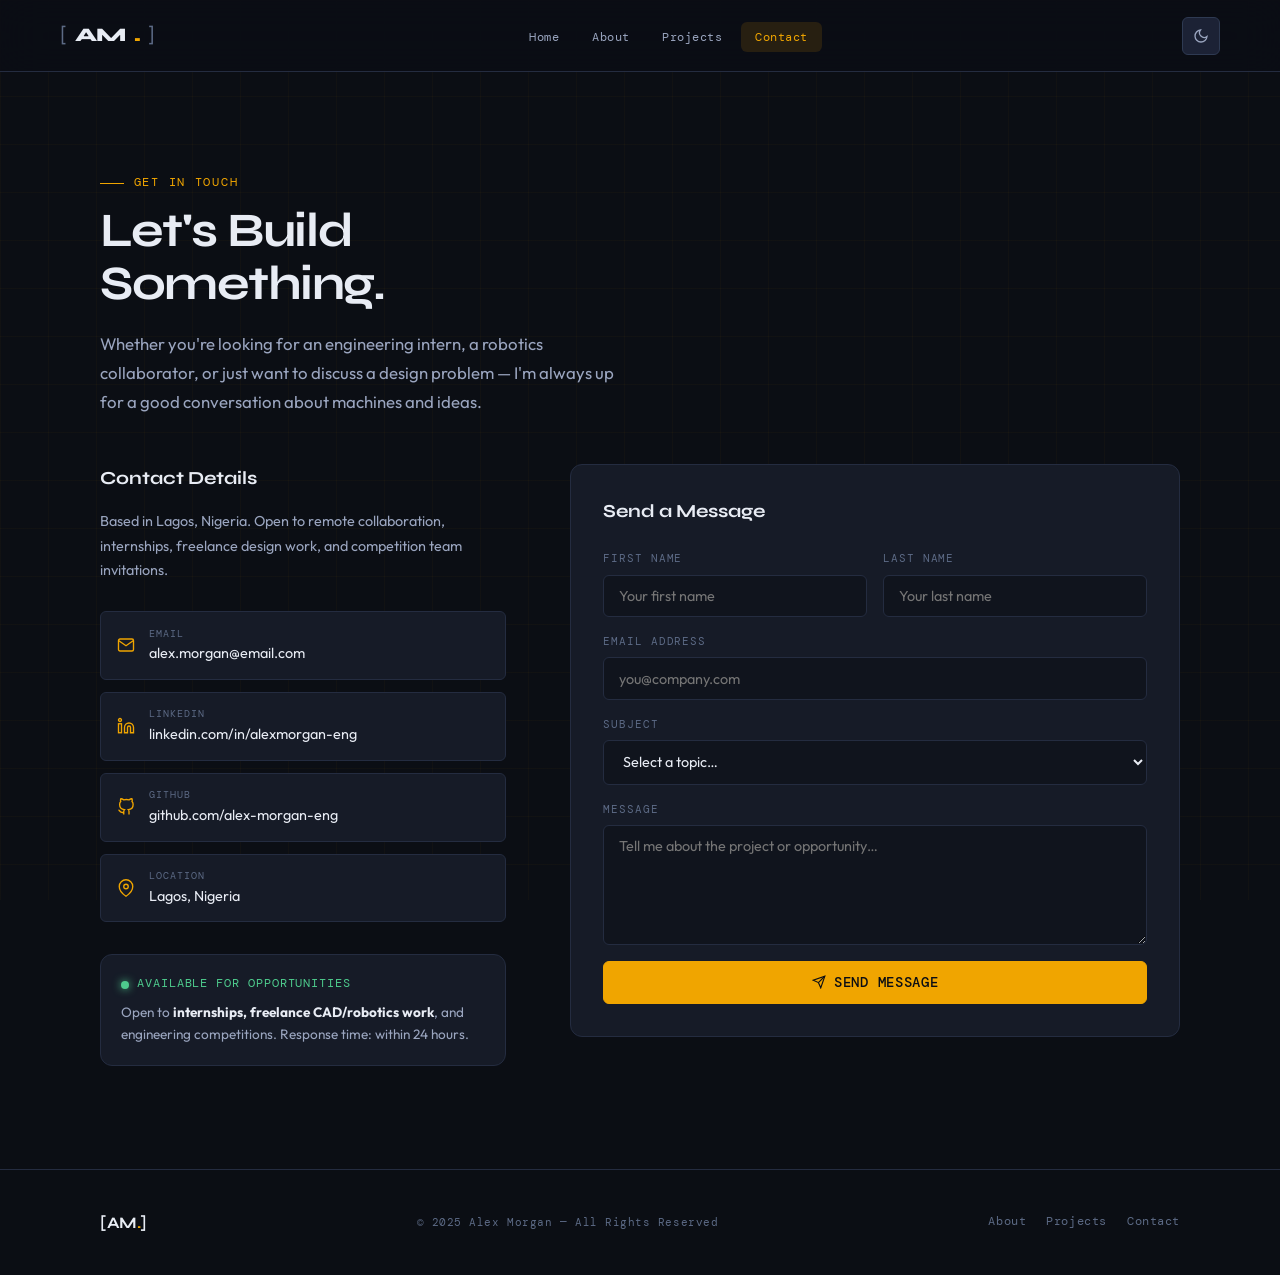
==== contact.html @ afb40c40 "Initial Portfolio Upload" ====
<!DOCTYPE html>
<html lang="en">
<head>
  <meta charset="UTF-8" />
  <meta name="viewport" content="width=device-width, initial-scale=1.0" />
  <title>Contact — Alex Morgan</title>
  <link rel="stylesheet" href="style.css" />
  <link rel="preconnect" href="https://fonts.googleapis.com" />
  <link rel="preconnect" href="https://fonts.gstatic.com" crossorigin />
</head>
<body>

  <div id="scroll-bar"></div>

  <nav>
    <div class="nav-inner">
      <a href="index.html" class="nav-logo">
        <span class="bracket">[</span>AM<span>.</span><span class="bracket">]</span>
      </a>
      <ul class="nav-links">
        <li><a href="index.html">Home</a></li>
        <li><a href="about.html">About</a></li>
        <li><a href="projects.html">Projects</a></li>
        <li><a href="contact.html">Contact</a></li>
      </ul>
      <div class="nav-actions">
        <button class="theme-toggle" aria-label="Toggle theme">
          <svg width="16" height="16" viewBox="0 0 24 24" fill="none" stroke="currentColor" stroke-width="2"><path d="M21 12.79A9 9 0 1 1 11.21 3 7 7 0 0 0 21 12.79z"/></svg>
        </button>
        <button class="hamburger" aria-label="Open menu">
          <span></span><span></span><span></span>
        </button>
      </div>
    </div>
  </nav>

  <div class="mobile-menu">
    <a href="index.html">Home</a>
    <a href="about.html">About</a>
    <a href="projects.html">Projects</a>
    <a href="contact.html">Contact</a>
  </div>

  <main>
    <section>
      <div class="container">

        <div style="max-width:640px; margin-bottom:3rem;">
          <div class="section-label fade-in">Get In Touch</div>
          <h1 class="section-title fade-in">Let's Build<br>Something.</h1>
          <p class="section-sub fade-in">
            Whether you're looking for an engineering intern, a robotics collaborator, or 
            just want to discuss a design problem — I'm always up for a good conversation 
            about machines and ideas.
          </p>
        </div>

        <div class="contact-grid">

          <!-- LEFT: contact info -->
          <div class="fade-in">
            <h2 style="font-family:var(--font-display);font-size:1.15rem;font-weight:700;margin-bottom:1rem;">Contact Details</h2>
            <p style="font-size:0.9rem;color:var(--text-2);line-height:1.7;margin-bottom:1.75rem;">
              Based in Lagos, Nigeria. Open to remote collaboration, internships, 
              freelance design work, and competition team invitations.
            </p>

            <div class="contact-links">
              <a href="mailto:alex.morgan@email.com" class="contact-link">
                <svg width="18" height="18" viewBox="0 0 24 24" fill="none" stroke="currentColor" stroke-width="1.8"><path d="M4 4h16c1.1 0 2 .9 2 2v12c0 1.1-.9 2-2 2H4c-1.1 0-2-.9-2-2V6c0-1.1.9-2 2-2z"/><polyline points="22,6 12,13 2,6"/></svg>
                <div class="contact-link-info">
                  <span class="contact-link-label">Email</span>
                  <span class="contact-link-val">alex.morgan@email.com</span>
                </div>
              </a>

              <a href="#" class="contact-link">
                <svg width="18" height="18" viewBox="0 0 24 24" fill="none" stroke="currentColor" stroke-width="1.8"><path d="M16 8a6 6 0 0 1 6 6v7h-4v-7a2 2 0 0 0-2-2 2 2 0 0 0-2 2v7h-4v-7a6 6 0 0 1 6-6z"/><rect x="2" y="9" width="4" height="12"/><circle cx="4" cy="4" r="2"/></svg>
                <div class="contact-link-info">
                  <span class="contact-link-label">LinkedIn</span>
                  <span class="contact-link-val">linkedin.com/in/alexmorgan-eng</span>
                </div>
              </a>

              <a href="#" class="contact-link">
                <svg width="18" height="18" viewBox="0 0 24 24" fill="none" stroke="currentColor" stroke-width="1.8"><path d="M9 19c-5 1.5-5-2.5-7-3m14 6v-3.87a3.37 3.37 0 0 0-.94-2.61c3.14-.35 6.44-1.54 6.44-7A5.44 5.44 0 0 0 20 4.77 5.07 5.07 0 0 0 19.91 1S18.73.65 16 2.48a13.38 13.38 0 0 0-7 0C6.27.65 5.09 1 5.09 1A5.07 5.07 0 0 0 5 4.77a5.44 5.44 0 0 0-1.5 3.78c0 5.42 3.3 6.61 6.44 7A3.37 3.37 0 0 0 9 18.13V22"/></svg>
                <div class="contact-link-info">
                  <span class="contact-link-label">GitHub</span>
                  <span class="contact-link-val">github.com/alex-morgan-eng</span>
                </div>
              </a>

              <a href="#" class="contact-link">
                <svg width="18" height="18" viewBox="0 0 24 24" fill="none" stroke="currentColor" stroke-width="1.8"><path d="M21 10c0 7-9 13-9 13s-9-6-9-13a9 9 0 0 1 18 0z"/><circle cx="12" cy="10" r="3"/></svg>
                <div class="contact-link-info">
                  <span class="contact-link-label">Location</span>
                  <span class="contact-link-val">Lagos, Nigeria</span>
                </div>
              </a>
            </div>

            <!-- availability badge -->
            <div style="margin-top:2rem;padding:1.25rem;background:var(--bg-3);border:1px solid var(--border);border-radius:var(--radius-lg);">
              <div style="display:flex;align-items:center;gap:0.5rem;margin-bottom:0.5rem;">
                <span style="width:8px;height:8px;border-radius:50%;background:var(--green);box-shadow:0 0 8px var(--green);flex-shrink:0;"></span>
                <span style="font-family:var(--font-mono);font-size:0.72rem;color:var(--green);letter-spacing:0.08em;text-transform:uppercase;">Available for Opportunities</span>
              </div>
              <p style="font-size:0.85rem;color:var(--text-2);line-height:1.6;margin:0;">
                Open to <strong style="color:var(--text);">internships, freelance CAD/robotics work</strong>, 
                and engineering competitions. Response time: within 24 hours.
              </p>
            </div>

          </div>

          <!-- RIGHT: contact form -->
          <div class="contact-form fade-in">
            <h3>Send a Message</h3>
            <form>
              <div class="form-row">
                <div class="form-group">
                  <label for="fname">First Name</label>
                  <input type="text" id="fname" name="fname" placeholder="Your first name" required />
                </div>
                <div class="form-group">
                  <label for="lname">Last Name</label>
                  <input type="text" id="lname" name="lname" placeholder="Your last name" required />
                </div>
              </div>
              <div class="form-group">
                <label for="email">Email Address</label>
                <input type="email" id="email" name="email" placeholder="you@company.com" required />
              </div>
              <div class="form-group">
                <label for="subject">Subject</label>
                <select id="subject" name="subject">
                  <option value="">Select a topic…</option>
                  <option>Internship / Work Opportunity</option>
                  <option>Freelance CAD Project</option>
                  <option>Robotics Collaboration</option>
                  <option>Competition Team</option>
                  <option>General Enquiry</option>
                </select>
              </div>
              <div class="form-group">
                <label for="message">Message</label>
                <textarea id="message" name="message" placeholder="Tell me about the project or opportunity…" required></textarea>
              </div>
              <button type="submit" class="btn btn-primary" style="width:100%;justify-content:center;font-size:0.85rem;">
                <svg viewBox="0 0 24 24" fill="none" stroke="currentColor" stroke-width="2"><line x1="22" y1="2" x2="11" y2="13"/><polygon points="22 2 15 22 11 13 2 9 22 2"/></svg>
                Send Message
              </button>
            </form>
          </div>

        </div>
      </div>
    </section>
  </main>

  <footer>
    <div class="container">
      <div class="footer-inner">
        <div class="footer-logo">[AM<span>.</span>]</div>
        <p class="footer-copy">© 2025 Alex Morgan — All Rights Reserved</p>
        <div class="footer-links">
          <a href="about.html">About</a>
          <a href="projects.html">Projects</a>
          <a href="contact.html">Contact</a>
        </div>
      </div>
    </div>
  </footer>

  <script src="main.js"></script>
</body>
</html>
---- style.css ----
/* ============================================================
   PORTFOLIO — MECHANICAL DESIGN & ROBOTICS ENGINEER
   Aesthetic: Industrial Precision / Blueprint
   ============================================================ */

@import url('https://fonts.googleapis.com/css2?family=Syne:wght@400;500;600;700;800&family=DM+Mono:ital,wght@0,300;0,400;0,500;1,300&family=Outfit:wght@300;400;500;600&display=swap');

/* ── CSS VARIABLES ─────────────────────────────────────────── */
:root {
  --bg:         #0b0e14;
  --bg-2:       #10141d;
  --bg-3:       #161b27;
  --surface:    #1c2235;
  --border:     #242c40;
  --border-2:   #2e3a52;
  --accent:     #f0a500;
  --accent-2:   #ffc233;
  --accent-dim: rgba(240,165,0,0.12);
  --text:       #e8ecf4;
  --text-2:     #9aa5bf;
  --text-3:     #5c6a85;
  --white:      #ffffff;
  --red:        #e05454;
  --green:      #4ecb8d;

  --font-display: 'Syne', sans-serif;
  --font-body:    'Outfit', sans-serif;
  --font-mono:    'DM Mono', monospace;

  --radius:   6px;
  --radius-lg:12px;
  --shadow:   0 4px 24px rgba(0,0,0,0.4);
  --shadow-lg:0 12px 48px rgba(0,0,0,0.6);

  --nav-h: 72px;
  --max-w: 1160px;
  --ease:  cubic-bezier(0.25, 0.46, 0.45, 0.94);
}

/* ── LIGHT MODE ─────────────────────────────────────────────── */
body.light {
  --bg:         #f2f4f8;
  --bg-2:       #e8ebf2;
  --bg-3:       #dde2ec;
  --surface:    #ffffff;
  --border:     #c8d0e0;
  --border-2:   #b0bbd0;
  --accent:     #d48f00;
  --accent-2:   #f0a500;
  --accent-dim: rgba(212,143,0,0.1);
  --text:       #1a2035;
  --text-2:     #4a5570;
  --text-3:     #8090aa;
}

/* ── RESET ──────────────────────────────────────────────────── */
*, *::before, *::after { box-sizing: border-box; margin: 0; padding: 0; }
html { scroll-behavior: smooth; font-size: 16px; }
body {
  font-family: var(--font-body);
  background: var(--bg);
  color: var(--text);
  line-height: 1.6;
  overflow-x: hidden;
  transition: background 0.3s var(--ease), color 0.3s var(--ease);
}
img { display: block; max-width: 100%; }
a  { color: inherit; text-decoration: none; }
ul { list-style: none; }
button { cursor: pointer; border: none; background: none; font-family: inherit; }

/* ── SCROLL PROGRESS BAR ────────────────────────────────────── */
#scroll-bar {
  position: fixed; top: 0; left: 0; z-index: 9999;
  height: 3px; width: 0%;
  background: linear-gradient(90deg, var(--accent), var(--accent-2));
  transition: width 0.1s linear;
}

/* ── GRID OVERLAY (decorative) ──────────────────────────────── */
body::before {
  content: '';
  position: fixed; inset: 0; z-index: 0; pointer-events: none;
  background-image:
    linear-gradient(rgba(240,165,0,0.03) 1px, transparent 1px),
    linear-gradient(90deg, rgba(240,165,0,0.03) 1px, transparent 1px);
  background-size: 48px 48px;
}

/* ── NAVIGATION ─────────────────────────────────────────────── */
nav {
  position: fixed; top: 0; left: 0; right: 0; z-index: 1000;
  height: var(--nav-h);
  display: flex; align-items: center;
  padding: 0 clamp(1.5rem, 5vw, 3rem);
  background: rgba(11,14,20,0.85);
  backdrop-filter: blur(20px) saturate(1.4);
  border-bottom: 1px solid var(--border);
  transition: background 0.3s var(--ease), border-color 0.3s;
}
body.light nav { background: rgba(242,244,248,0.92); }

.nav-inner {
  width: 100%; max-width: var(--max-w);
  margin: 0 auto;
  display: flex; align-items: center; justify-content: space-between;
}

.nav-logo {
  font-family: var(--font-display);
  font-weight: 800; font-size: 1.2rem;
  letter-spacing: -0.02em;
  display: flex; align-items: center; gap: 0.5rem;
}
.nav-logo span { color: var(--accent); }
.nav-logo .bracket { color: var(--text-3); font-weight: 400; }

.nav-links {
  display: flex; align-items: center; gap: 0.25rem;
}
.nav-links a {
  font-family: var(--font-mono);
  font-size: 0.78rem; font-weight: 400;
  color: var(--text-2);
  padding: 0.45rem 0.9rem;
  border-radius: var(--radius);
  transition: color 0.2s, background 0.2s;
  letter-spacing: 0.04em;
}
.nav-links a:hover, .nav-links a.active {
  color: var(--accent); background: var(--accent-dim);
}

.nav-actions { display: flex; align-items: center; gap: 0.75rem; }

.theme-toggle {
  width: 38px; height: 38px;
  border-radius: var(--radius);
  border: 1px solid var(--border-2);
  background: var(--surface);
  color: var(--text-2);
  font-size: 1rem;
  display: flex; align-items: center; justify-content: center;
  transition: border-color 0.2s, color 0.2s, background 0.2s;
}
.theme-toggle:hover { border-color: var(--accent); color: var(--accent); }

.hamburger {
  display: none;
  flex-direction: column; gap: 5px;
  width: 38px; height: 38px;
  align-items: center; justify-content: center;
  border-radius: var(--radius);
  border: 1px solid var(--border-2);
  background: var(--surface);
}
.hamburger span {
  display: block; width: 18px; height: 2px;
  background: var(--text-2);
  transition: transform 0.3s, opacity 0.3s, background 0.2s;
}
.hamburger.open span:nth-child(1) { transform: translateY(7px) rotate(45deg); }
.hamburger.open span:nth-child(2) { opacity: 0; }
.hamburger.open span:nth-child(3) { transform: translateY(-7px) rotate(-45deg); }

.mobile-menu {
  display: none;
  position: fixed; top: var(--nav-h); left: 0; right: 0; z-index: 999;
  background: var(--bg-2);
  border-bottom: 1px solid var(--border);
  padding: 1rem 1.5rem 1.5rem;
  flex-direction: column; gap: 0.25rem;
}
.mobile-menu.open { display: flex; }
.mobile-menu a {
  font-family: var(--font-mono); font-size: 0.85rem; color: var(--text-2);
  padding: 0.6rem 0.75rem; border-radius: var(--radius);
  transition: color 0.2s, background 0.2s;
}
.mobile-menu a:hover { color: var(--accent); background: var(--accent-dim); }

/* ── LAYOUT WRAPPERS ────────────────────────────────────────── */
main { padding-top: var(--nav-h); position: relative; z-index: 1; }
.container { max-width: var(--max-w); margin: 0 auto; padding: 0 clamp(1.25rem, 5vw, 2.5rem); }
section { padding: clamp(4rem, 8vw, 7rem) 0; }

/* ── SECTION HEADERS ────────────────────────────────────────── */
.section-label {
  font-family: var(--font-mono); font-size: 0.72rem;
  color: var(--accent); letter-spacing: 0.15em; text-transform: uppercase;
  display: flex; align-items: center; gap: 0.6rem; margin-bottom: 0.75rem;
}
.section-label::before {
  content: ''; display: block; width: 24px; height: 1px; background: var(--accent);
}
.section-title {
  font-family: var(--font-display);
  font-size: clamp(2rem, 4.5vw, 3rem);
  font-weight: 700; line-height: 1.1; letter-spacing: -0.03em;
  color: var(--text); margin-bottom: 1.25rem;
}
.section-sub {
  font-size: 1.05rem; color: var(--text-2); max-width: 540px; line-height: 1.7;
}

/* ── BUTTONS ─────────────────────────────────────────────────── */
.btn {
  display: inline-flex; align-items: center; gap: 0.5rem;
  font-family: var(--font-mono); font-size: 0.8rem;
  font-weight: 500; letter-spacing: 0.05em;
  padding: 0.75rem 1.5rem; border-radius: var(--radius);
  transition: all 0.25s var(--ease);
  text-transform: uppercase;
}
.btn-primary {
  background: var(--accent); color: #0b0e14;
  border: 1px solid var(--accent);
}
.btn-primary:hover {
  background: var(--accent-2); border-color: var(--accent-2);
  transform: translateY(-2px); box-shadow: 0 8px 24px rgba(240,165,0,0.35);
}
.btn-outline {
  background: transparent; color: var(--text);
  border: 1px solid var(--border-2);
}
.btn-outline:hover {
  border-color: var(--accent); color: var(--accent); background: var(--accent-dim);
  transform: translateY(-2px);
}
.btn svg { width: 14px; height: 14px; }

/* ── TAGS ────────────────────────────────────────────────────── */
.tag {
  font-family: var(--font-mono); font-size: 0.68rem; letter-spacing: 0.06em;
  padding: 0.3rem 0.65rem; border-radius: 4px;
  background: var(--surface); color: var(--text-2);
  border: 1px solid var(--border);
  text-transform: uppercase; white-space: nowrap;
}
.tag.accent { background: var(--accent-dim); color: var(--accent); border-color: rgba(240,165,0,0.25); }

/* ── FADE-IN ANIMATION ──────────────────────────────────────── */
.fade-in {
  opacity: 0; transform: translateY(28px);
  transition: opacity 0.65s var(--ease), transform 0.65s var(--ease);
}
.fade-in.visible { opacity: 1; transform: translateY(0); }

/* ── DIVIDER ─────────────────────────────────────────────────── */
hr.divider {
  border: none; border-top: 1px solid var(--border);
  margin: 0;
}

/* ============================================================
   HOME — HERO
   ============================================================ */
.hero {
  min-height: calc(100vh - var(--nav-h));
  display: flex; align-items: center;
  position: relative; overflow: hidden;
  padding: 5rem 0;
}

/* blueprint corner decorations */
.hero::before, .hero::after {
  content: ''; position: absolute; pointer-events: none;
}
.hero::before {
  top: 60px; right: 80px;
  width: 340px; height: 340px;
  border-radius: 50%;
  background: radial-gradient(circle, rgba(240,165,0,0.06) 0%, transparent 70%);
}
.hero::after {
  bottom: 80px; left: -60px;
  width: 300px; height: 300px;
  border-radius: 50%;
  background: radial-gradient(circle, rgba(78,203,141,0.04) 0%, transparent 70%);
}

.hero-inner {
  display: grid; grid-template-columns: 1fr 1fr;
  gap: 4rem; align-items: center;
}

.hero-label {
  font-family: var(--font-mono); font-size: 0.72rem;
  color: var(--accent); letter-spacing: 0.15em; text-transform: uppercase;
  display: flex; align-items: center; gap: 0.6rem;
  margin-bottom: 1.25rem;
}
.hero-label .dot {
  width: 8px; height: 8px; border-radius: 50%;
  background: var(--accent);
  box-shadow: 0 0 10px var(--accent);
  animation: pulse 2s infinite;
}
@keyframes pulse {
  0%,100% { opacity:1; transform:scale(1); }
  50%      { opacity:0.5; transform:scale(1.3); }
}

.hero-name {
  font-family: var(--font-display);
  font-size: clamp(2.8rem, 6vw, 5.2rem);
  font-weight: 800; line-height: 1.0; letter-spacing: -0.04em;
  margin-bottom: 0.5rem;
}
.hero-name em { font-style: normal; color: var(--accent); }

.hero-title {
  font-family: var(--font-mono); font-size: 0.95rem;
  color: var(--text-2); letter-spacing: 0.05em;
  margin-bottom: 1.5rem;
}
.hero-title span { color: var(--text-3); margin: 0 0.4rem; }

.hero-bio {
  font-size: 1.05rem; color: var(--text-2); line-height: 1.75;
  max-width: 460px; margin-bottom: 2.25rem;
}

.hero-ctas { display: flex; gap: 0.75rem; flex-wrap: wrap; }

.hero-stats {
  display: flex; gap: 2rem; margin-top: 3rem;
  padding-top: 2rem; border-top: 1px solid var(--border);
}
.hero-stat-num {
  font-family: var(--font-display); font-size: 2rem;
  font-weight: 700; color: var(--accent); line-height: 1;
}
.hero-stat-label {
  font-family: var(--font-mono); font-size: 0.7rem;
  color: var(--text-3); letter-spacing: 0.08em;
  text-transform: uppercase; margin-top: 0.25rem;
}

/* right side: engineering card */
.hero-visual {
  display: flex; justify-content: center; align-items: center;
}
.hero-card {
  width: 100%; max-width: 420px;
  background: var(--bg-3);
  border: 1px solid var(--border);
  border-radius: var(--radius-lg);
  overflow: hidden;
  box-shadow: var(--shadow-lg);
  position: relative;
}
.hero-card-img {
  width: 100%; height: 280px;
  background: var(--surface);
  position: relative; overflow: hidden;
}
.hero-card-img .placeholder-img {
  width: 100%; height: 100%;
  display: flex; flex-direction: column;
  align-items: center; justify-content: center;
  gap: 0.75rem;
  background: linear-gradient(135deg, var(--bg-3) 0%, var(--surface) 100%);
}
.hero-card-img .placeholder-img svg {
  opacity: 0.3; color: var(--accent);
}
.hero-card-img .placeholder-img span {
  font-family: var(--font-mono); font-size: 0.7rem;
  color: var(--text-3); letter-spacing: 0.1em; text-transform: uppercase;
}
.hero-card-body { padding: 1.25rem 1.5rem 1.5rem; }
.hero-card-body h3 {
  font-family: var(--font-display); font-size: 1.1rem;
  font-weight: 700; margin-bottom: 0.4rem;
}
.hero-card-body p {
  font-size: 0.85rem; color: var(--text-2); line-height: 1.5; margin-bottom: 0.85rem;
}
.hero-card-tags { display: flex; gap: 0.4rem; flex-wrap: wrap; }

/* corner bracket decoration */
.corner-br {
  position: absolute; bottom: 0; right: 0;
  width: 40px; height: 40px;
  border-bottom: 2px solid var(--accent);
  border-right: 2px solid var(--accent);
  border-radius: 0 0 var(--radius-lg) 0;
}

/* ── FEATURED PROJECTS ──────────────────────────────────────── */
.featured-header {
  display: flex; align-items: flex-end; justify-content: space-between;
  margin-bottom: 3rem; flex-wrap: wrap; gap: 1rem;
}

.projects-grid {
  display: grid;
  grid-template-columns: repeat(auto-fill, minmax(300px, 1fr));
  gap: 1.5rem;
}

.project-card {
  background: var(--bg-3);
  border: 1px solid var(--border);
  border-radius: var(--radius-lg);
  overflow: hidden;
  transition: border-color 0.3s, transform 0.3s var(--ease), box-shadow 0.3s;
  position: relative;
}
.project-card:hover {
  border-color: var(--accent);
  transform: translateY(-6px);
  box-shadow: 0 20px 48px rgba(0,0,0,0.4), 0 0 0 1px rgba(240,165,0,0.15);
}

.card-img {
  width: 100%; height: 200px;
  background: var(--surface);
  position: relative; overflow: hidden;
}
.card-img .placeholder-img {
  width:100%; height:100%;
  display:flex; flex-direction:column;
  align-items:center; justify-content:center; gap:0.6rem;
  background: linear-gradient(135deg, var(--bg-3) 0%, var(--surface) 50%, var(--bg-3) 100%);
}
.card-img .placeholder-img svg { opacity:0.25; color:var(--accent); }
.card-img .placeholder-img span {
  font-family:var(--font-mono); font-size:0.65rem;
  color:var(--text-3); letter-spacing:0.12em; text-transform:uppercase;
}

.card-num {
  position: absolute; top: 0.75rem; left: 0.75rem;
  font-family: var(--font-mono); font-size: 0.65rem;
  color: var(--accent); background: var(--accent-dim);
  border: 1px solid rgba(240,165,0,0.25);
  padding: 0.2rem 0.5rem; border-radius: 4px; letter-spacing: 0.1em;
}

.card-body { padding: 1.25rem 1.5rem 1.5rem; }
.card-body h3 {
  font-family: var(--font-display); font-size: 1.05rem;
  font-weight: 700; margin-bottom: 0.5rem; line-height: 1.2;
}
.card-body p {
  font-size: 0.875rem; color: var(--text-2); line-height: 1.6; margin-bottom: 1rem;
}
.card-footer {
  padding: 0 1.5rem 1.25rem;
  display: flex; align-items: center; justify-content: space-between;
}
.card-tags { display:flex; gap:0.35rem; flex-wrap:wrap; }
.card-arrow {
  width: 32px; height: 32px; border-radius: var(--radius);
  border: 1px solid var(--border-2); background: var(--surface);
  color: var(--text-3);
  display: flex; align-items: center; justify-content: center;
  flex-shrink: 0;
  transition: border-color 0.2s, color 0.2s, background 0.2s, transform 0.2s;
}
.project-card:hover .card-arrow {
  border-color: var(--accent); color: var(--accent); background: var(--accent-dim);
  transform: rotate(-45deg);
}

/* ── SKILLS ─────────────────────────────────────────────────── */
.skills-wrap {
  display: grid;
  grid-template-columns: repeat(auto-fill, minmax(260px, 1fr));
  gap: 1.25rem;
  margin-top: 3rem;
}
.skill-card {
  background: var(--bg-3); border: 1px solid var(--border);
  border-radius: var(--radius-lg); padding: 1.5rem;
  transition: border-color 0.3s, transform 0.3s var(--ease);
  position: relative; overflow: hidden;
}
.skill-card::before {
  content: '';
  position: absolute; bottom: 0; left: 0; right: 0; height: 2px;
  background: linear-gradient(90deg, var(--accent), transparent);
  opacity: 0; transition: opacity 0.3s;
}
.skill-card:hover { border-color: var(--border-2); transform: translateY(-4px); }
.skill-card:hover::before { opacity: 1; }

.skill-icon {
  width: 44px; height: 44px; border-radius: var(--radius);
  background: var(--accent-dim); border: 1px solid rgba(240,165,0,0.2);
  display: flex; align-items: center; justify-content: center;
  color: var(--accent); margin-bottom: 1rem;
}
.skill-card h3 {
  font-family: var(--font-display); font-size: 1rem;
  font-weight: 700; margin-bottom: 0.5rem;
}
.skill-card p {
  font-size: 0.85rem; color: var(--text-2); line-height: 1.6; margin-bottom: 1rem;
}
.skill-tools { display: flex; gap: 0.35rem; flex-wrap: wrap; }

/* ── ABOUT PAGE ─────────────────────────────────────────────── */
.about-grid {
  display: grid; grid-template-columns: 1fr 1.5fr;
  gap: 4rem; align-items: start;
}
.about-portrait {
  position: relative; aspect-ratio: 4/5;
  background: var(--bg-3); border: 1px solid var(--border);
  border-radius: var(--radius-lg); overflow: hidden;
}
.about-portrait .placeholder-img {
  width:100%; height:100%;
  display:flex; flex-direction:column;
  align-items:center; justify-content:center; gap:0.75rem;
  background: linear-gradient(160deg, var(--surface) 0%, var(--bg-3) 100%);
}
.about-portrait .placeholder-img svg { opacity:0.2; color:var(--accent); }
.about-portrait .placeholder-img span {
  font-family:var(--font-mono); font-size:0.7rem;
  color:var(--text-3); letter-spacing:0.1em; text-transform:uppercase;
}
.portrait-accent {
  position:absolute; bottom:-2px; left:-2px;
  width:60px; height:60px;
  border-left:2px solid var(--accent); border-bottom:2px solid var(--accent);
  border-radius:0 0 0 var(--radius-lg);
}
.portrait-accent-tr {
  position:absolute; top:-2px; right:-2px;
  width:60px; height:60px;
  border-right:2px solid var(--accent); border-top:2px solid var(--accent);
  border-radius:0 var(--radius-lg) 0 0;
}

.about-content h1 {
  font-family: var(--font-display); font-size: clamp(2rem,4vw,3rem);
  font-weight: 800; letter-spacing: -0.03em; line-height: 1.1;
  margin-bottom: 0.5rem;
}
.about-content .subtitle {
  font-family: var(--font-mono); font-size: 0.85rem;
  color: var(--accent); letter-spacing: 0.05em; margin-bottom: 1.5rem;
}
.about-content p {
  font-size: 1rem; color: var(--text-2); line-height: 1.8;
  margin-bottom: 1.25rem;
}
.about-content p strong { color: var(--text); font-weight: 600; }

.about-highlights {
  display: grid; grid-template-columns: 1fr 1fr;
  gap: 1rem; margin: 2rem 0;
}
.highlight-item {
  background: var(--bg-3); border: 1px solid var(--border);
  border-radius: var(--radius); padding: 1rem 1.25rem;
}
.highlight-item .hl-num {
  font-family: var(--font-display); font-size: 1.75rem;
  font-weight: 700; color: var(--accent); line-height: 1;
}
.highlight-item .hl-label {
  font-family: var(--font-mono); font-size: 0.68rem;
  color: var(--text-3); letter-spacing: 0.08em; text-transform: uppercase;
  margin-top: 0.2rem;
}

.timeline { margin-top: 3rem; }
.timeline-title {
  font-family: var(--font-display); font-size: 1.1rem;
  font-weight: 700; margin-bottom: 1.5rem;
}
.tl-item {
  display: flex; gap: 1.25rem;
  padding-bottom: 1.5rem;
  position: relative;
}
.tl-item::before {
  content: '';
  position: absolute; left: 11px; top: 24px; bottom: 0;
  width: 1px; background: var(--border);
}
.tl-item:last-child::before { display: none; }
.tl-dot {
  width: 24px; height: 24px; border-radius: 50%;
  border: 2px solid var(--accent); background: var(--accent-dim);
  flex-shrink: 0; margin-top: 0.1rem;
}
.tl-content h4 {
  font-family: var(--font-display); font-size: 0.95rem;
  font-weight: 700; margin-bottom: 0.15rem;
}
.tl-content .tl-date {
  font-family: var(--font-mono); font-size: 0.68rem;
  color: var(--accent); letter-spacing: 0.08em; margin-bottom: 0.4rem;
}
.tl-content p {
  font-size: 0.875rem; color: var(--text-2); line-height: 1.6; margin: 0;
}

/* ── PROJECTS PAGE ──────────────────────────────────────────── */
.page-hero {
  padding: 3rem 0 2rem;
  border-bottom: 1px solid var(--border);
}
.page-hero-inner {
  display: flex; align-items: center; justify-content: space-between;
  flex-wrap: wrap; gap: 1.5rem;
}
.page-hero h1 {
  font-family: var(--font-display); font-size: clamp(2rem,5vw,3.5rem);
  font-weight: 800; letter-spacing: -0.04em;
}

.filter-bar {
  display: flex; gap: 0.5rem; flex-wrap: wrap; margin: 2.5rem 0;
}
.filter-btn {
  font-family: var(--font-mono); font-size: 0.72rem;
  letter-spacing: 0.07em; text-transform: uppercase;
  padding: 0.45rem 0.9rem; border-radius: var(--radius);
  border: 1px solid var(--border-2);
  background: transparent; color: var(--text-2);
  transition: all 0.2s;
}
.filter-btn:hover, .filter-btn.active {
  background: var(--accent); color: #0b0e14; border-color: var(--accent);
}

.projects-grid-full {
  display: grid;
  grid-template-columns: repeat(auto-fill, minmax(320px, 1fr));
  gap: 1.75rem;
}

/* ── PROJECT DETAIL PAGE ────────────────────────────────────── */
.breadcrumb {
  padding: 1.5rem 0;
  display: flex; align-items: center; gap: 0.5rem;
  font-family: var(--font-mono); font-size: 0.72rem; color: var(--text-3);
}
.breadcrumb a { color: var(--text-3); transition: color 0.2s; }
.breadcrumb a:hover { color: var(--accent); }
.breadcrumb .sep { color: var(--text-3); }
.breadcrumb .current { color: var(--text-2); }

.project-hero {
  padding: 2rem 0 3rem;
  border-bottom: 1px solid var(--border);
}
.project-hero-meta {
  display: flex; align-items: center; gap: 0.75rem;
  margin-bottom: 1.25rem; flex-wrap: wrap;
}
.project-hero h1 {
  font-family: var(--font-display);
  font-size: clamp(2rem,5vw,3.5rem);
  font-weight: 800; letter-spacing: -0.04em; line-height: 1.05;
  max-width: 800px; margin-bottom: 1rem;
}
.project-hero p {
  font-size: 1.1rem; color: var(--text-2); line-height: 1.75;
  max-width: 680px; margin-bottom: 1.75rem;
}
.project-hero-footer {
  display: flex; align-items: center; gap: 1.5rem; flex-wrap: wrap;
}
.meta-item {
  display: flex; align-items: center; gap: 0.5rem;
}
.meta-item .meta-label {
  font-family: var(--font-mono); font-size: 0.68rem;
  color: var(--text-3); letter-spacing: 0.1em; text-transform: uppercase;
}
.meta-item .meta-val {
  font-family: var(--font-mono); font-size: 0.8rem; color: var(--text);
}

/* hero image */
.project-cover {
  width: 100%; height: clamp(280px, 40vw, 520px);
  background: var(--bg-3); border: 1px solid var(--border);
  border-radius: var(--radius-lg); overflow: hidden;
  margin: 2.5rem 0;
  position: relative;
}
.project-cover .placeholder-img {
  width:100%;height:100%;
  display:flex;flex-direction:column;
  align-items:center;justify-content:center;gap:1rem;
  background:linear-gradient(160deg, var(--surface) 0%, var(--bg-3) 60%,var(--surface)100%);
}
.project-cover .placeholder-img svg { opacity:0.2; color:var(--accent); }
.project-cover .placeholder-img span {
  font-family:var(--font-mono);font-size:0.75rem;
  color:var(--text-3);letter-spacing:0.12em;text-transform:uppercase;
}

/* detail layout */
.detail-grid {
  display: grid; grid-template-columns: 1fr 280px;
  gap: 3.5rem; align-items: start;
  margin-top: 3rem;
}
.detail-sidebar {
  position: sticky; top: calc(var(--nav-h) + 2rem);
}
.sidebar-box {
  background: var(--bg-3); border: 1px solid var(--border);
  border-radius: var(--radius-lg); padding: 1.25rem;
  margin-bottom: 1.25rem;
}
.sidebar-box h4 {
  font-family: var(--font-mono); font-size: 0.68rem;
  color: var(--text-3); letter-spacing: 0.12em;
  text-transform: uppercase; margin-bottom: 0.85rem;
  padding-bottom: 0.75rem; border-bottom: 1px solid var(--border);
}
.sidebar-box ul { display: flex; flex-direction: column; gap: 0.5rem; }
.sidebar-box ul li {
  font-size: 0.875rem; color: var(--text-2);
  display: flex; align-items: center; gap: 0.5rem;
}
.sidebar-box ul li::before {
  content: ''; width: 4px; height: 4px; border-radius: 50%;
  background: var(--accent); flex-shrink: 0;
}

/* section blocks */
.detail-section { margin-bottom: 3rem; }
.detail-section h2 {
  font-family: var(--font-display); font-size: 1.5rem;
  font-weight: 700; letter-spacing: -0.02em; margin-bottom: 1.25rem;
  display: flex; align-items: center; gap: 0.75rem;
}
.detail-section h2 .section-num {
  font-family: var(--font-mono); font-size: 0.72rem;
  color: var(--accent); background: var(--accent-dim);
  border: 1px solid rgba(240,165,0,0.25);
  padding: 0.2rem 0.5rem; border-radius: 4px; letter-spacing: 0.08em;
}
.detail-section p {
  font-size: 1rem; color: var(--text-2); line-height: 1.8;
  margin-bottom: 1rem;
}
.detail-section p strong { color: var(--text); }

/* image gallery */
.gallery {
  display: grid;
  grid-template-columns: repeat(auto-fill, minmax(240px, 1fr));
  gap: 1rem; margin: 1.5rem 0;
}
.gallery-item {
  background: var(--surface); border: 1px solid var(--border);
  border-radius: var(--radius); overflow: hidden;
  aspect-ratio: 4/3;
  transition: border-color 0.2s, transform 0.2s;
}
.gallery-item:hover { border-color: var(--accent); transform: scale(1.02); }
.gallery-item .placeholder-img {
  width:100%;height:100%;
  display:flex;flex-direction:column;
  align-items:center;justify-content:center;gap:0.5rem;
  background:linear-gradient(135deg,var(--bg-3) 0%,var(--surface) 100%);
}
.gallery-item .placeholder-img svg { opacity:0.2; color:var(--accent); }
.gallery-item .placeholder-img span {
  font-family:var(--font-mono);font-size:0.6rem;
  color:var(--text-3);letter-spacing:0.1em;text-transform:uppercase;
}

/* results metrics */
.metrics-grid {
  display: grid; grid-template-columns: repeat(auto-fill, minmax(160px, 1fr));
  gap: 1rem; margin: 1.5rem 0;
}
.metric-card {
  background: var(--bg-3); border: 1px solid var(--border);
  border-radius: var(--radius); padding: 1.25rem;
  text-align: center;
  transition: border-color 0.2s;
}
.metric-card:hover { border-color: var(--accent); }
.metric-value {
  font-family: var(--font-display); font-size: 2rem;
  font-weight: 700; color: var(--accent); line-height: 1;
}
.metric-label {
  font-family: var(--font-mono); font-size: 0.65rem;
  color: var(--text-3); letter-spacing: 0.1em;
  text-transform: uppercase; margin-top: 0.3rem;
}

/* lessons list */
.lessons-list {
  display: flex; flex-direction: column; gap: 0.75rem;
  margin: 1.25rem 0;
}
.lesson-item {
  display: flex; gap: 0.85rem;
  background: var(--bg-3); border: 1px solid var(--border);
  border-radius: var(--radius); padding: 1rem 1.25rem;
}
.lesson-icon {
  width: 28px; height: 28px; border-radius: var(--radius);
  background: var(--accent-dim);
  display: flex; align-items: center; justify-content: center;
  color: var(--accent); flex-shrink: 0; margin-top: 0.1rem;
}
.lesson-item p { font-size: 0.9rem; color: var(--text-2); line-height: 1.6; margin: 0; }

/* ── CONTACT PAGE ────────────────────────────────────────────── */
.contact-grid {
  display: grid; grid-template-columns: 1fr 1.5fr;
  gap: 4rem; align-items: start;
  margin-top: 3rem;
}
.contact-info h2 {
  font-family: var(--font-display); font-size: 1.5rem;
  font-weight: 700; margin-bottom: 1rem;
}
.contact-info p {
  font-size: 0.95rem; color: var(--text-2); line-height: 1.75; margin-bottom: 2rem;
}
.contact-links { display: flex; flex-direction: column; gap: 0.75rem; }
.contact-link {
  display: flex; align-items: center; gap: 0.85rem;
  padding: 0.85rem 1rem; border-radius: var(--radius);
  border: 1px solid var(--border); background: var(--bg-3);
  transition: border-color 0.2s, background 0.2s, transform 0.2s;
}
.contact-link:hover {
  border-color: var(--accent); background: var(--accent-dim);
  transform: translateX(4px);
}
.contact-link svg { color: var(--accent); flex-shrink: 0; }
.contact-link-info { display: flex; flex-direction: column; }
.contact-link-label {
  font-family: var(--font-mono); font-size: 0.65rem;
  color: var(--text-3); letter-spacing: 0.1em; text-transform: uppercase;
}
.contact-link-val { font-size: 0.9rem; color: var(--text); }

/* form */
.contact-form {
  background: var(--bg-3); border: 1px solid var(--border);
  border-radius: var(--radius-lg); padding: 2rem;
}
.contact-form h3 {
  font-family: var(--font-display); font-size: 1.15rem;
  font-weight: 700; margin-bottom: 1.5rem;
}
.form-row { display: grid; grid-template-columns: 1fr 1fr; gap: 1rem; }
.form-group { display: flex; flex-direction: column; gap: 0.4rem; margin-bottom: 1rem; }
.form-group label {
  font-family: var(--font-mono); font-size: 0.7rem;
  color: var(--text-3); letter-spacing: 0.08em; text-transform: uppercase;
}
.form-group input,
.form-group select,
.form-group textarea {
  font-family: var(--font-body); font-size: 0.9rem;
  color: var(--text); background: var(--bg-2);
  border: 1px solid var(--border); border-radius: var(--radius);
  padding: 0.7rem 0.9rem;
  outline: none;
  transition: border-color 0.2s, box-shadow 0.2s;
  resize: vertical;
}
.form-group input:focus,
.form-group select:focus,
.form-group textarea:focus {
  border-color: var(--accent);
  box-shadow: 0 0 0 3px rgba(240,165,0,0.12);
}
.form-group textarea { min-height: 120px; }
.form-group select option { background: var(--bg-2); }

/* ── FOOTER ─────────────────────────────────────────────────── */
footer {
  position: relative; z-index: 1;
  border-top: 1px solid var(--border);
  padding: 2.5rem 0;
}
.footer-inner {
  display: flex; align-items: center; justify-content: space-between;
  flex-wrap: wrap; gap: 1.5rem;
}
.footer-logo {
  font-family: var(--font-display); font-weight: 700;
  font-size: 1rem; letter-spacing: -0.02em;
}
.footer-logo span { color: var(--accent); }
.footer-copy {
  font-family: var(--font-mono); font-size: 0.68rem;
  color: var(--text-3); letter-spacing: 0.05em;
}
.footer-links {
  display: flex; gap: 1.25rem;
}
.footer-links a {
  font-family: var(--font-mono); font-size: 0.72rem;
  color: var(--text-3); letter-spacing: 0.05em;
  transition: color 0.2s;
}
.footer-links a:hover { color: var(--accent); }

/* ============================================================
   RESPONSIVE
   ============================================================ */
@media (max-width: 900px) {
  .hero-inner        { grid-template-columns: 1fr; }
  .hero-visual       { display: none; }
  .about-grid        { grid-template-columns: 1fr; }
  .about-portrait    { aspect-ratio: 3/2; max-height: 300px; }
  .detail-grid       { grid-template-columns: 1fr; }
  .detail-sidebar    { position: static; display:grid; grid-template-columns:1fr 1fr; gap:1rem; }
  .contact-grid      { grid-template-columns: 1fr; }
}

@media (max-width: 640px) {
  :root { --nav-h: 64px; }
  .nav-links         { display: none; }
  .hamburger         { display: flex; }
  .hero-stats        { gap: 1.25rem; flex-wrap: wrap; }
  .about-highlights  { grid-template-columns: 1fr 1fr; }
  .form-row          { grid-template-columns: 1fr; }
  .footer-inner      { flex-direction: column; text-align: center; }
  .detail-sidebar    { grid-template-columns: 1fr; }
  .metrics-grid      { grid-template-columns: repeat(2,1fr); }
}
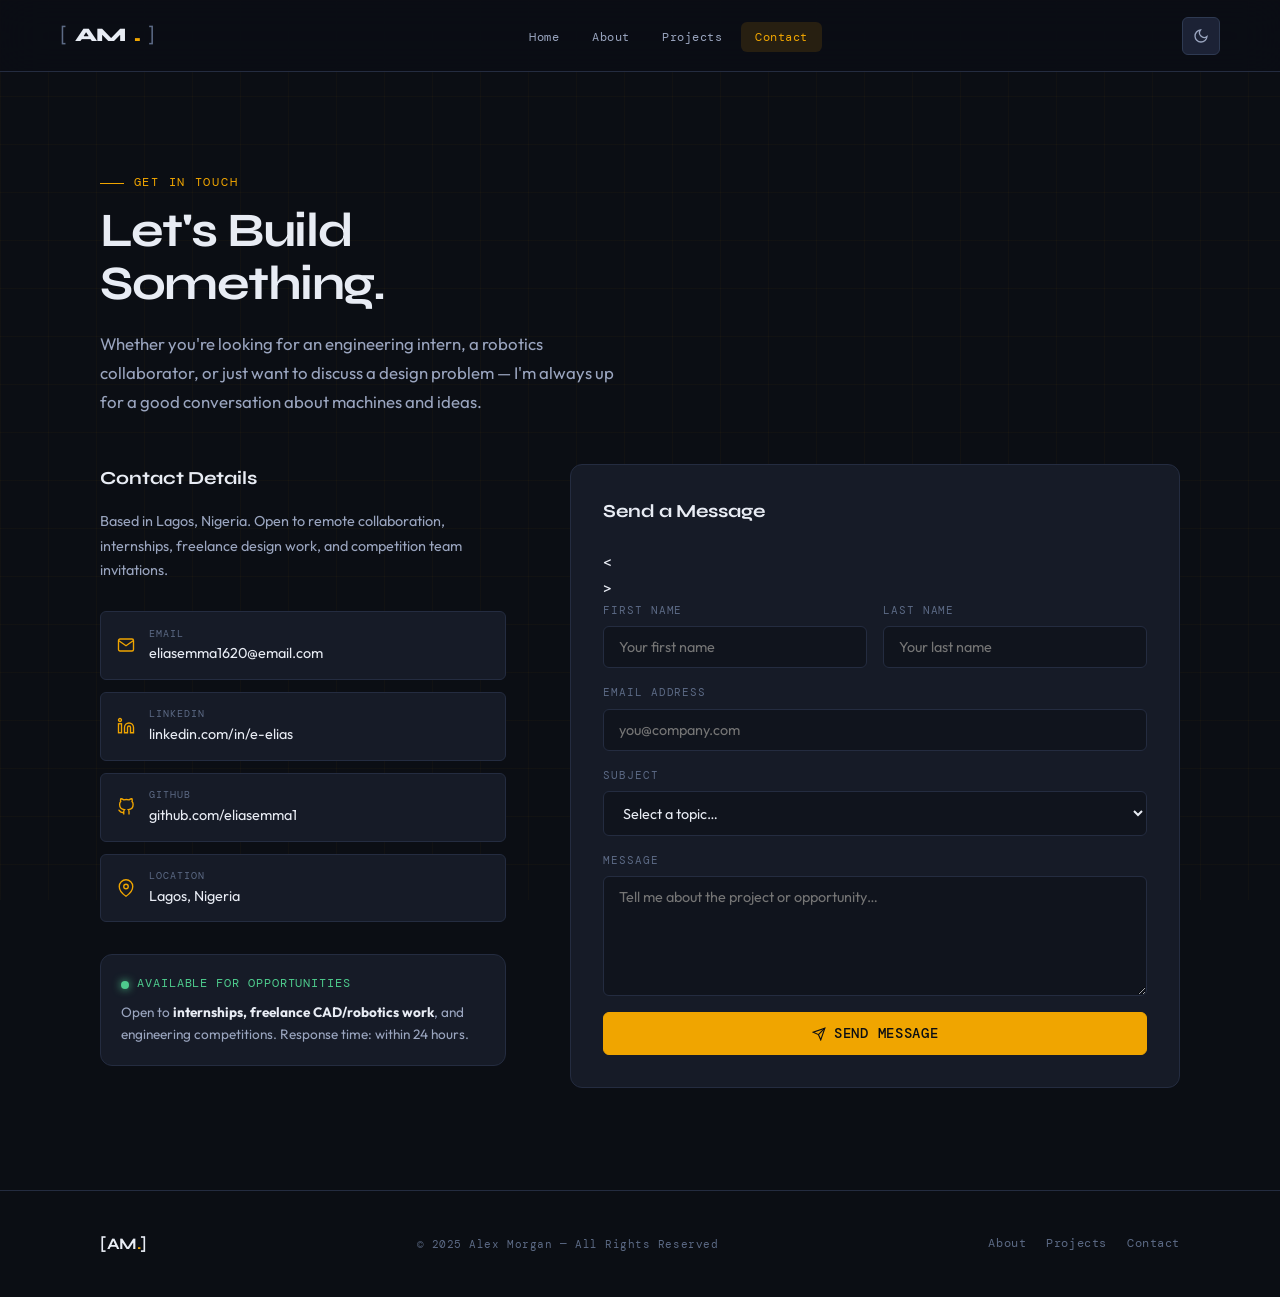
==== commit cfb106c6: "Update contact.html" ====
--- a/contact.html
+++ b/contact.html
@@ -3,7 +3,7 @@
 <head>
   <meta charset="UTF-8" />
   <meta name="viewport" content="width=device-width, initial-scale=1.0" />
-  <title>Contact — Alex Morgan</title>
+  <title>Contact — Emmanuel Elias</title>
   <link rel="stylesheet" href="style.css" />
   <link rel="preconnect" href="https://fonts.googleapis.com" />
   <link rel="preconnect" href="https://fonts.gstatic.com" crossorigin />
@@ -70,7 +70,7 @@
                 <svg width="18" height="18" viewBox="0 0 24 24" fill="none" stroke="currentColor" stroke-width="1.8"><path d="M4 4h16c1.1 0 2 .9 2 2v12c0 1.1-.9 2-2 2H4c-1.1 0-2-.9-2-2V6c0-1.1.9-2 2-2z"/><polyline points="22,6 12,13 2,6"/></svg>
                 <div class="contact-link-info">
                   <span class="contact-link-label">Email</span>
-                  <span class="contact-link-val">alex.morgan@email.com</span>
+                  <span class="contact-link-val">eliasemma1620@email.com</span>
                 </div>
               </a>
 
@@ -78,7 +78,7 @@
                 <svg width="18" height="18" viewBox="0 0 24 24" fill="none" stroke="currentColor" stroke-width="1.8"><path d="M16 8a6 6 0 0 1 6 6v7h-4v-7a2 2 0 0 0-2-2 2 2 0 0 0-2 2v7h-4v-7a6 6 0 0 1 6-6z"/><rect x="2" y="9" width="4" height="12"/><circle cx="4" cy="4" r="2"/></svg>
                 <div class="contact-link-info">
                   <span class="contact-link-label">LinkedIn</span>
-                  <span class="contact-link-val">linkedin.com/in/alexmorgan-eng</span>
+                  <span class="contact-link-val">linkedin.com/in/e-elias</span>
                 </div>
               </a>
 
@@ -86,7 +86,7 @@
                 <svg width="18" height="18" viewBox="0 0 24 24" fill="none" stroke="currentColor" stroke-width="1.8"><path d="M9 19c-5 1.5-5-2.5-7-3m14 6v-3.87a3.37 3.37 0 0 0-.94-2.61c3.14-.35 6.44-1.54 6.44-7A5.44 5.44 0 0 0 20 4.77 5.07 5.07 0 0 0 19.91 1S18.73.65 16 2.48a13.38 13.38 0 0 0-7 0C6.27.65 5.09 1 5.09 1A5.07 5.07 0 0 0 5 4.77a5.44 5.44 0 0 0-1.5 3.78c0 5.42 3.3 6.61 6.44 7A3.37 3.37 0 0 0 9 18.13V22"/></svg>
                 <div class="contact-link-info">
                   <span class="contact-link-label">GitHub</span>
-                  <span class="contact-link-val">github.com/alex-morgan-eng</span>
+                  <span class="contact-link-val">github.com/eliasemma1</span>
                 </div>
               </a>
 
@@ -116,7 +116,7 @@
           <!-- RIGHT: contact form -->
           <div class="contact-form fade-in">
             <h3>Send a Message</h3>
-            <form>
+            <<form action="https://formspree.io/f/mojyeold" method="POST">>
               <div class="form-row">
                 <div class="form-group">
                   <label for="fname">First Name</label>
